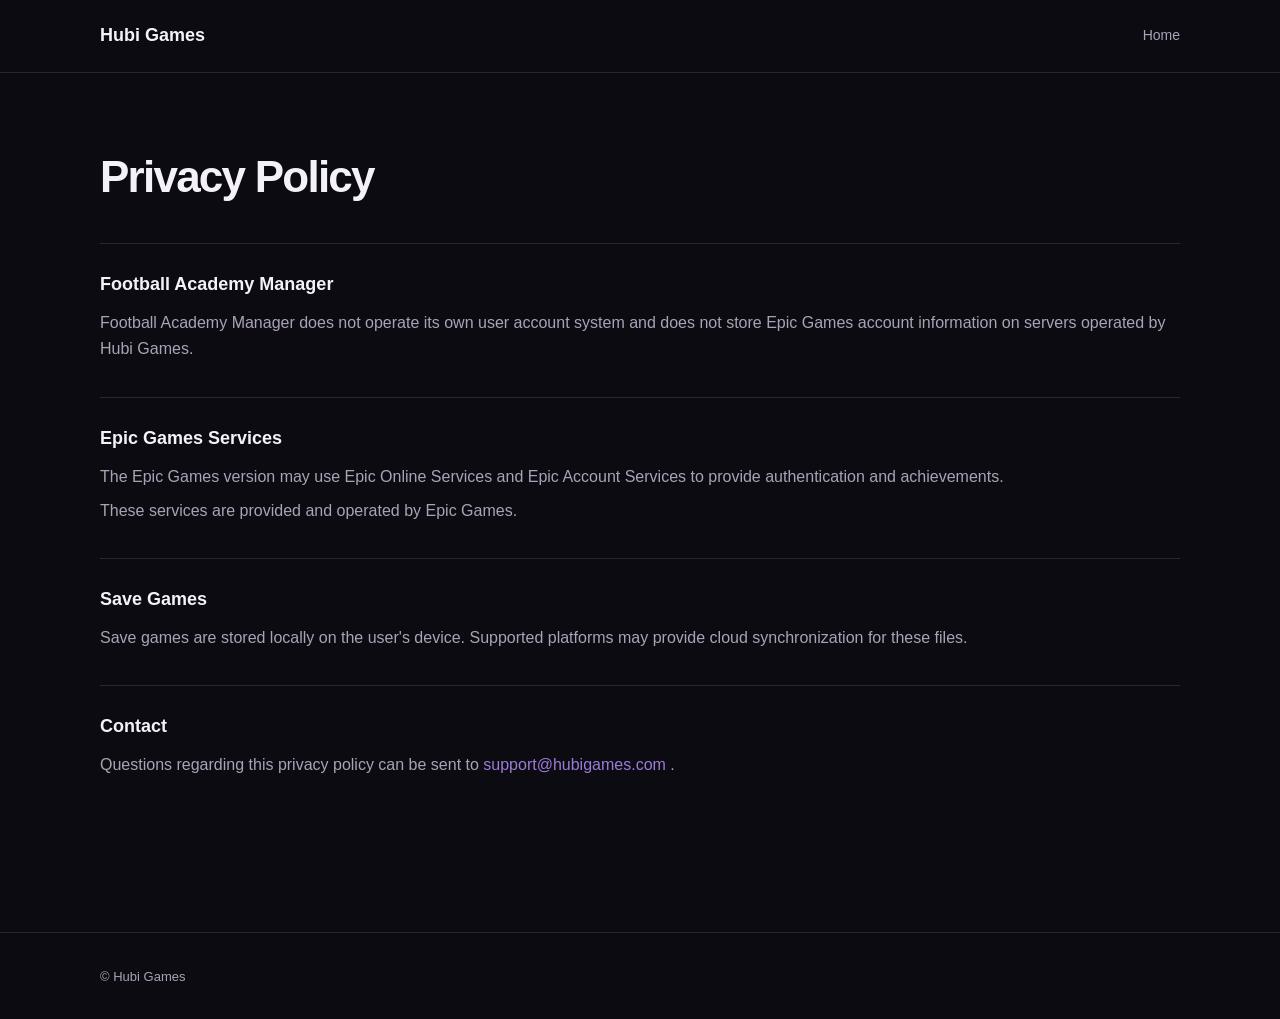
==== privacy.html @ 7fcf8f87 "static website" ====
<!doctype html>
<html lang="en">
  <head>
    <meta charset="UTF-8" />
    <meta name="viewport" content="width=device-width, initial-scale=1.0" />

    <title>Privacy Policy - Hubi Games</title>

    <link rel="stylesheet" href="styles.css" />
  </head>

  <body>
    <header class="site-header">
      <div class="container header-inner">
        <a class="logo" href="/">Hubi Games</a>

        <nav>
          <a href="/">Home</a>
        </nav>
      </div>
    </header>

    <main>
      <div class="container legal">
        <h1>Privacy Policy</h1>

        <section>
          <h2>Football Academy Manager</h2>

          <p>
            Football Academy Manager does not operate its own user account system and does not store Epic Games account
            information on servers operated by Hubi Games.
          </p>
        </section>

        <section>
          <h2>Epic Games Services</h2>

          <p>
            The Epic Games version may use Epic Online Services and Epic Account Services to provide authentication and
            achievements.
          </p>

          <p>These services are provided and operated by Epic Games.</p>
        </section>

        <section>
          <h2>Save Games</h2>

          <p>
            Save games are stored locally on the user's device. Supported platforms may provide cloud synchronization
            for these files.
          </p>
        </section>

        <section>
          <h2>Contact</h2>

          <p>
            Questions regarding this privacy policy can be sent to
            <a href="mailto:support@hubigames.com"> support@hubigames.com </a>.
          </p>
        </section>
      </div>
    </main>

    <footer>
      <div class="container footer-inner">
        <span>© Hubi Games</span>
      </div>
    </footer>
  </body>
</html>
---- styles.css ----
:root {
  --bg: #0d0b12;
  --panel: #16121f;
  --border: #2b2438;

  --text: #f4f1f8;
  --muted: #aaa2b6;

  --accent: #9b7bd6;
  --accent-light: #b99bea;
  --accent-dark: #120d19;

  --width: 1080px;
}

* {
  box-sizing: border-box;
}

html {
  scroll-behavior: smooth;
}

body {
  margin: 0;

  background: var(--bg);
  color: var(--text);

  font-family: -apple-system, BlinkMacSystemFont, "Segoe UI", Arial, sans-serif;

  font-size: 16px;
  line-height: 1.65;
}

a {
  color: inherit;
  text-decoration: none;
}

.container {
  width: min(calc(100% - 40px), var(--width));
  margin: 0 auto;
}

/* Header */

.site-header {
  border-bottom: 1px solid var(--border);
}

.header-inner {
  min-height: 72px;

  display: flex;
  align-items: center;
  justify-content: space-between;
}

.logo {
  font-size: 18px;
  font-weight: 700;
}

nav {
  display: flex;
  gap: 24px;
}

nav a {
  color: var(--muted);
  font-size: 14px;
}

nav a:hover {
  color: var(--text);
}

/* Intro */

.intro {
  padding: 96px 0 88px;
}

.label {
  margin: 0 0 10px;

  color: var(--accent);

  font-size: 13px;
  font-weight: 600;
  text-transform: uppercase;
  letter-spacing: 0.08em;
}

.intro h1 {
  margin: 0;

  font-size: clamp(44px, 7vw, 68px);
  line-height: 1.05;

  letter-spacing: -0.04em;
}

.intro-text {
  max-width: 650px;

  margin: 22px 0 0;

  color: var(--muted);
  font-size: 18px;
}

/* Games */

.games {
  padding: 40px 0 120px;
}

.games > .container > h2 {
  margin: 0 0 26px;

  font-size: 26px;
  letter-spacing: -0.02em;
}

.game {
  min-height: 390px;

  display: grid;
  grid-template-columns: 1.35fr 0.65fr;

  border: 1px solid var(--border);
  border-radius: 10px;

  overflow: hidden;

  background: var(--panel);
}

.game-content {
  padding: 46px;
}

.status {
  margin: 0 0 8px;

  color: var(--accent);

  font-size: 13px;
  font-weight: 600;
}

.game h3 {
  margin: 0 0 18px;

  font-size: 32px;
  line-height: 1.2;

  letter-spacing: -0.03em;
}

.game-content p {
  max-width: 650px;

  color: var(--muted);
}

.links {
  margin-top: 30px;

  display: flex;
  align-items: center;
  gap: 20px;
}

.status,
.label,
.game-title span {
  color: var(--accent-light);
}

.button {
  padding: 9px 16px;

  border: 1px solid #a98ade;
  border-radius: 6px;

  background: #8d6cc8;
  color: #ffffff;

  font-size: 14px;
  font-weight: 650;
}

.button:hover {
  background: #9d7bd6;
}

.text-link {
  color: #b1a6c2;
}

.text-link:hover {
  color: #d4c6ea;
}

/* Game title */

.game-title {
  min-height: 100%;

  display: flex;
  flex-direction: column;
  justify-content: center;

  padding: 40px;

  border-left: 1px solid var(--border);

  background: #13101b;
}

.game-title span {
  margin-bottom: 5px;

  color: var(--accent);

  font-size: 13px;
  font-weight: 600;

  text-transform: uppercase;
  letter-spacing: 0.15em;
}

.game-title strong {
  max-width: 220px;

  font-size: 34px;
  line-height: 1.05;

  letter-spacing: -0.04em;
}

/* Footer */

footer {
  border-top: 1px solid var(--border);
}

.footer-inner {
  min-height: 86px;

  display: flex;
  align-items: center;
  justify-content: space-between;

  color: var(--muted);

  font-size: 13px;
}

.footer-inner div {
  display: flex;
  gap: 20px;
}

.footer-inner a:hover {
  color: var(--text);
}

/* Privacy */

.legal {
  padding: 80px 0 120px;
}

.legal h1 {
  margin: 0 0 42px;

  font-size: 44px;
  line-height: 1.1;

  letter-spacing: -0.04em;
}

.legal section {
  padding: 26px 0;

  border-top: 1px solid var(--border);
}

.legal h2 {
  margin: 0 0 10px;

  font-size: 18px;
}

.legal p {
  margin: 8px 0;

  color: var(--muted);
}

.legal a {
  color: var(--accent);
}

/* Mobile */

@media (max-width: 720px) {
  .intro {
    padding: 70px 0;
  }

  .game {
    grid-template-columns: 1fr;
  }

  .game-content {
    padding: 30px;
  }

  .game-title {
    min-height: 220px;

    border-left: 0;
    border-top: 1px solid var(--border);
  }

  .footer-inner {
    padding: 22px 0;

    align-items: flex-start;
    flex-direction: column;
    gap: 10px;
  }
}
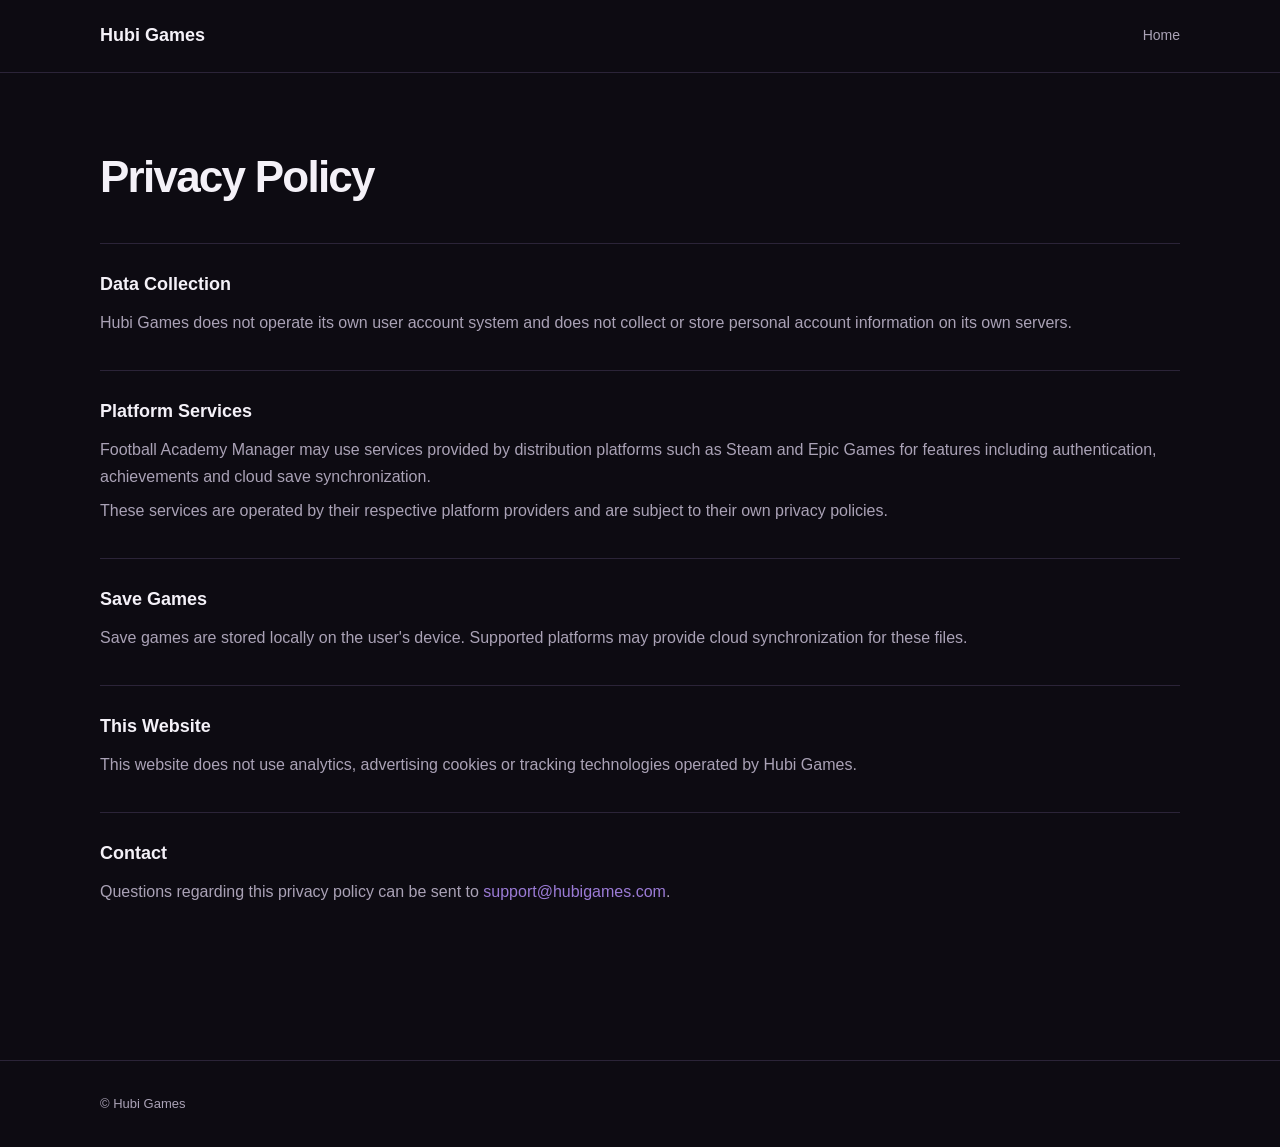
==== commit 4b713b18: "style and privacy updated" ====
--- a/privacy.html
+++ b/privacy.html
@@ -5,6 +5,9 @@
     <meta name="viewport" content="width=device-width, initial-scale=1.0" />
 
     <title>Privacy Policy - Hubi Games</title>
+
+    <link rel="icon" type="image/png" href="logo.png" />
+    <link rel="apple-touch-icon" href="logo.png" />
 
     <link rel="stylesheet" href="styles.css" />
   </head>
@@ -25,23 +28,26 @@
         <h1>Privacy Policy</h1>
 
         <section>
-          <h2>Football Academy Manager</h2>
+          <h2>Data Collection</h2>
 
           <p>
-            Football Academy Manager does not operate its own user account system and does not store Epic Games account
-            information on servers operated by Hubi Games.
+            Hubi Games does not operate its own user account system and does not collect or store personal account
+            information on its own servers.
           </p>
         </section>
 
         <section>
-          <h2>Epic Games Services</h2>
+          <h2>Platform Services</h2>
 
           <p>
-            The Epic Games version may use Epic Online Services and Epic Account Services to provide authentication and
-            achievements.
+            Football Academy Manager may use services provided by distribution platforms such as Steam and Epic Games
+            for features including authentication, achievements and cloud save synchronization.
           </p>
 
-          <p>These services are provided and operated by Epic Games.</p>
+          <p>
+            These services are operated by their respective platform providers and are subject to their own privacy
+            policies.
+          </p>
         </section>
 
         <section>
@@ -54,11 +60,19 @@
         </section>
 
         <section>
+          <h2>This Website</h2>
+
+          <p>
+            This website does not use analytics, advertising cookies or tracking technologies operated by Hubi Games.
+          </p>
+        </section>
+
+        <section>
           <h2>Contact</h2>
 
           <p>
             Questions regarding this privacy policy can be sent to
-            <a href="mailto:support@hubigames.com"> support@hubigames.com </a>.
+            <a href="mailto:support@hubigames.com">support@hubigames.com</a>.
           </p>
         </section>
       </div>
--- a/styles.css
+++ b/styles.css
@@ -175,8 +175,7 @@
 }
 
 .status,
-.label,
-.game-title span {
+.label span {
   color: var(--accent-light);
 }
 
@@ -203,43 +202,6 @@
 
 .text-link:hover {
   color: #d4c6ea;
-}
-
-/* Game title */
-
-.game-title {
-  min-height: 100%;
-
-  display: flex;
-  flex-direction: column;
-  justify-content: center;
-
-  padding: 40px;
-
-  border-left: 1px solid var(--border);
-
-  background: #13101b;
-}
-
-.game-title span {
-  margin-bottom: 5px;
-
-  color: var(--accent);
-
-  font-size: 13px;
-  font-weight: 600;
-
-  text-transform: uppercase;
-  letter-spacing: 0.15em;
-}
-
-.game-title strong {
-  max-width: 220px;
-
-  font-size: 34px;
-  line-height: 1.05;
-
-  letter-spacing: -0.04em;
 }
 
 /* Footer */
@@ -321,13 +283,6 @@
     padding: 30px;
   }
 
-  .game-title {
-    min-height: 220px;
-
-    border-left: 0;
-    border-top: 1px solid var(--border);
-  }
-
   .footer-inner {
     padding: 22px 0;
 
@@ -336,3 +291,26 @@
     gap: 10px;
   }
 }
+
+.game-capsule {
+  min-height: 100%;
+
+  display: flex;
+  align-items: center;
+  justify-content: center;
+
+  border-left: 1px solid var(--border);
+
+  background: #13101b;
+}
+
+.game-capsule img {
+  width: 100%;
+  height: auto;
+
+  display: block;
+
+  border-radius: 8px;
+
+  box-shadow: 0 12px 30px rgba(0, 0, 0, 0.3);
+}
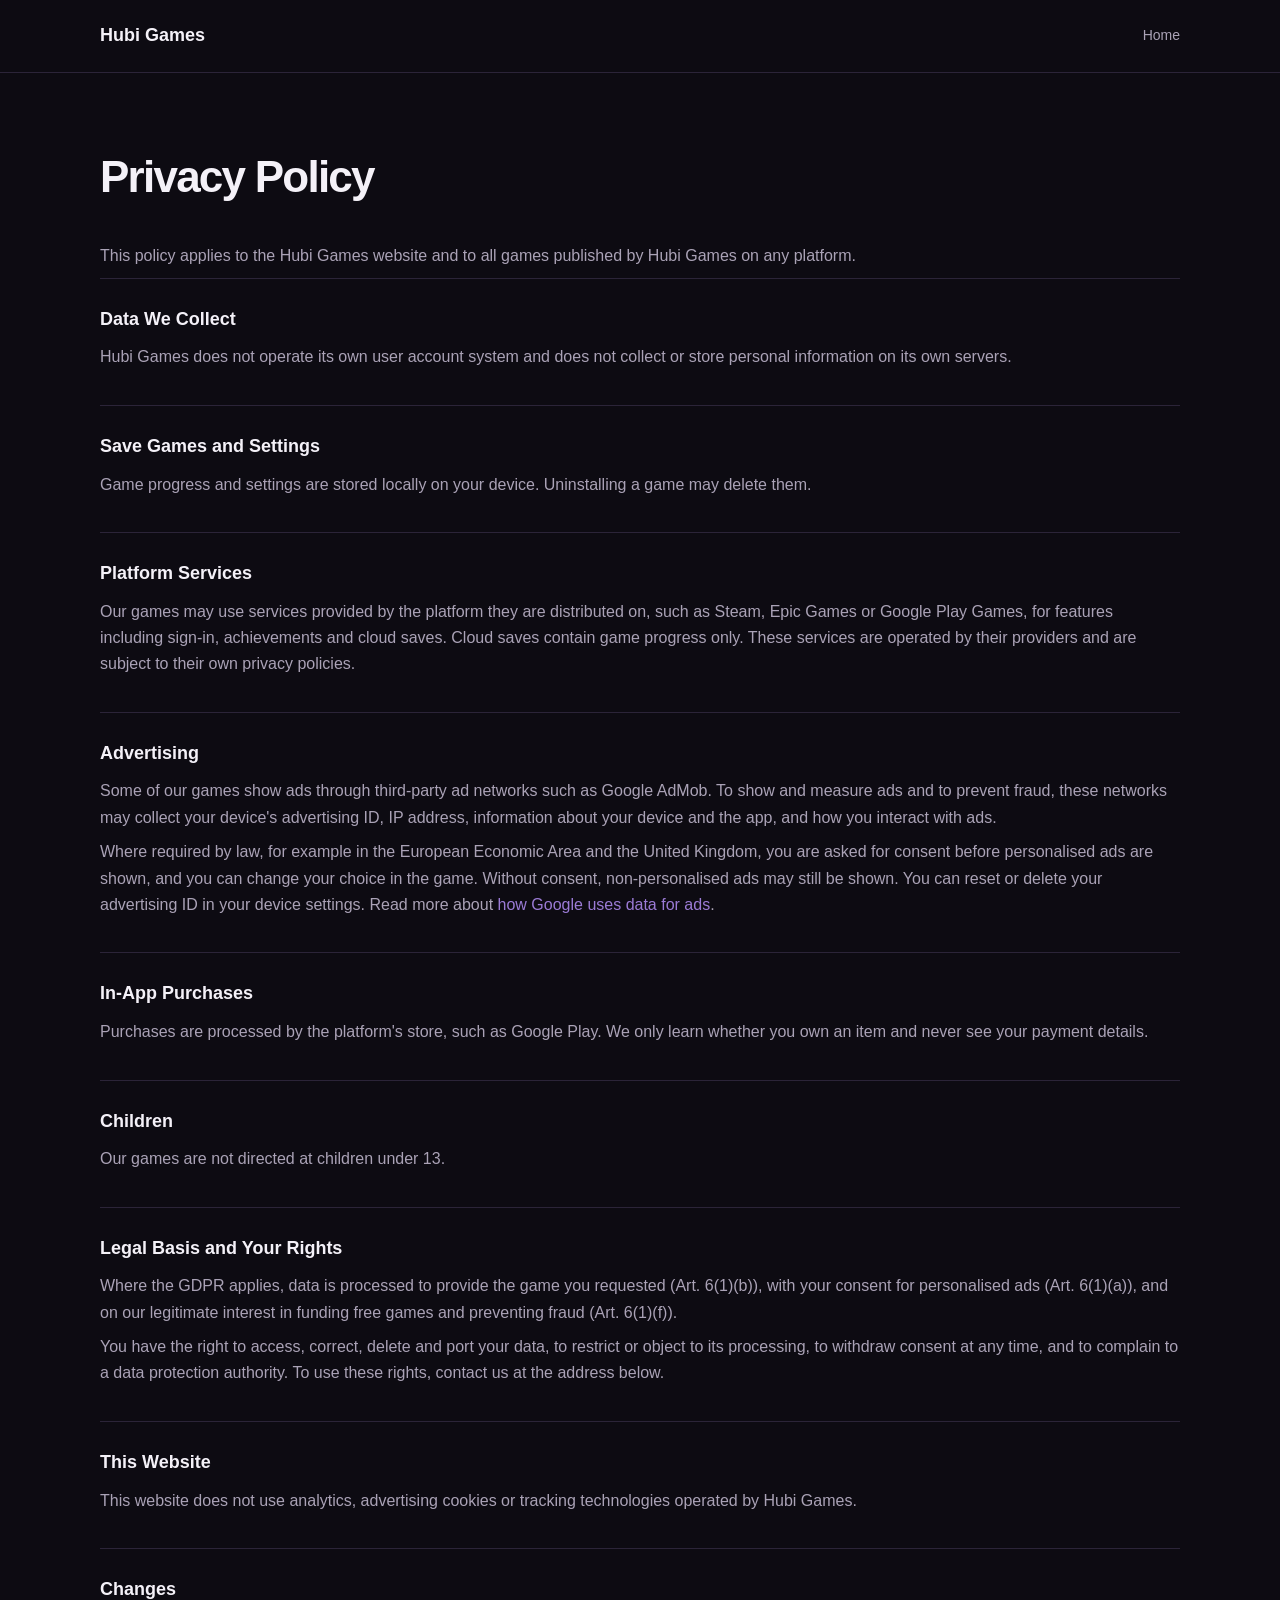
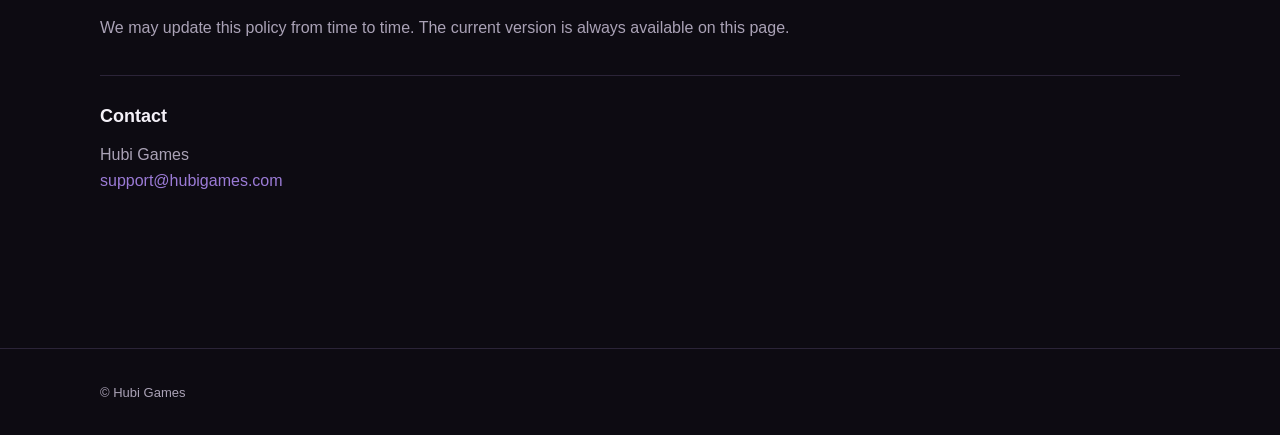
==== commit e18aff91: "rework" ====
--- a/privacy.html
+++ b/privacy.html
@@ -27,12 +27,24 @@
       <div class="container legal">
         <h1>Privacy Policy</h1>
 
+        <p>
+          This policy applies to the Hubi Games website and to all games published by Hubi Games on any platform.
+        </p>
+
         <section>
-          <h2>Data Collection</h2>
+          <h2>Data We Collect</h2>
 
           <p>
-            Hubi Games does not operate its own user account system and does not collect or store personal account
-            information on its own servers.
+            Hubi Games does not operate its own user account system and does not collect or store personal information
+            on its own servers.
+          </p>
+        </section>
+
+        <section>
+          <h2>Save Games and Settings</h2>
+
+          <p>
+            Game progress and settings are stored locally on your device. Uninstalling a game may delete them.
           </p>
         </section>
 
@@ -40,22 +52,59 @@
           <h2>Platform Services</h2>
 
           <p>
-            Football Academy Manager may use services provided by distribution platforms such as Steam and Epic Games
-            for features including authentication, achievements and cloud save synchronization.
-          </p>
-
-          <p>
-            These services are operated by their respective platform providers and are subject to their own privacy
+            Our games may use services provided by the platform they are distributed on, such as Steam, Epic Games or
+            Google Play Games, for features including sign-in, achievements and cloud saves. Cloud saves contain game
+            progress only. These services are operated by their providers and are subject to their own privacy
             policies.
           </p>
         </section>
 
         <section>
-          <h2>Save Games</h2>
+          <h2>Advertising</h2>
 
           <p>
-            Save games are stored locally on the user's device. Supported platforms may provide cloud synchronization
-            for these files.
+            Some of our games show ads through third-party ad networks such as Google AdMob. To show and measure ads and
+            to prevent fraud, these networks may collect your device's advertising ID, IP address, information about
+            your device and the app, and how you interact with ads.
+          </p>
+
+          <p>
+            Where required by law, for example in the European Economic Area and the United Kingdom, you are asked for
+            consent before personalised ads are shown, and you can change your choice in the game. Without consent,
+            non-personalised ads may still be shown. You can reset or delete your advertising ID in your device
+            settings. Read more about <a href="https://policies.google.com/technologies/ads">how Google uses data for
+            ads</a>.
+          </p>
+        </section>
+
+        <section>
+          <h2>In-App Purchases</h2>
+
+          <p>
+            Purchases are processed by the platform's store, such as Google Play. We only learn whether you own an item
+            and never see your payment details.
+          </p>
+        </section>
+
+        <section>
+          <h2>Children</h2>
+
+          <p>Our games are not directed at children under 13.</p>
+        </section>
+
+        <section>
+          <h2>Legal Basis and Your Rights</h2>
+
+          <p>
+            Where the GDPR applies, data is processed to provide the game you requested (Art. 6(1)(b)), with your
+            consent for personalised ads (Art. 6(1)(a)), and on our legitimate interest in funding free games and
+            preventing fraud (Art. 6(1)(f)).
+          </p>
+
+          <p>
+            You have the right to access, correct, delete and port your data, to restrict or object to its processing,
+            to withdraw consent at any time, and to complain to a data protection authority. To use these rights,
+            contact us at the address below.
           </p>
         </section>
 
@@ -68,11 +117,17 @@
         </section>
 
         <section>
+          <h2>Changes</h2>
+
+          <p>We may update this policy from time to time. The current version is always available on this page.</p>
+        </section>
+
+        <section>
           <h2>Contact</h2>
 
           <p>
-            Questions regarding this privacy policy can be sent to
-            <a href="mailto:support@hubigames.com">support@hubigames.com</a>.
+            Hubi Games<br />
+            <a href="mailto:support@hubigames.com">support@hubigames.com</a>
           </p>
         </section>
       </div>
--- a/styles.css
+++ b/styles.css
@@ -204,6 +204,10 @@
   color: #d4c6ea;
 }
 
+.game + .game {
+  margin-top: 28px;
+}
+
 /* Footer */
 
 footer {
@@ -266,6 +270,22 @@
 
 .legal a {
   color: var(--accent);
+}
+
+.legal h3 {
+  margin: 18px 0 4px;
+
+  font-size: 15px;
+}
+
+.legal > p {
+  color: var(--muted);
+}
+
+.legal .updated {
+  margin: -30px 0 24px;
+
+  font-size: 13px;
 }
 
 /* Mobile */
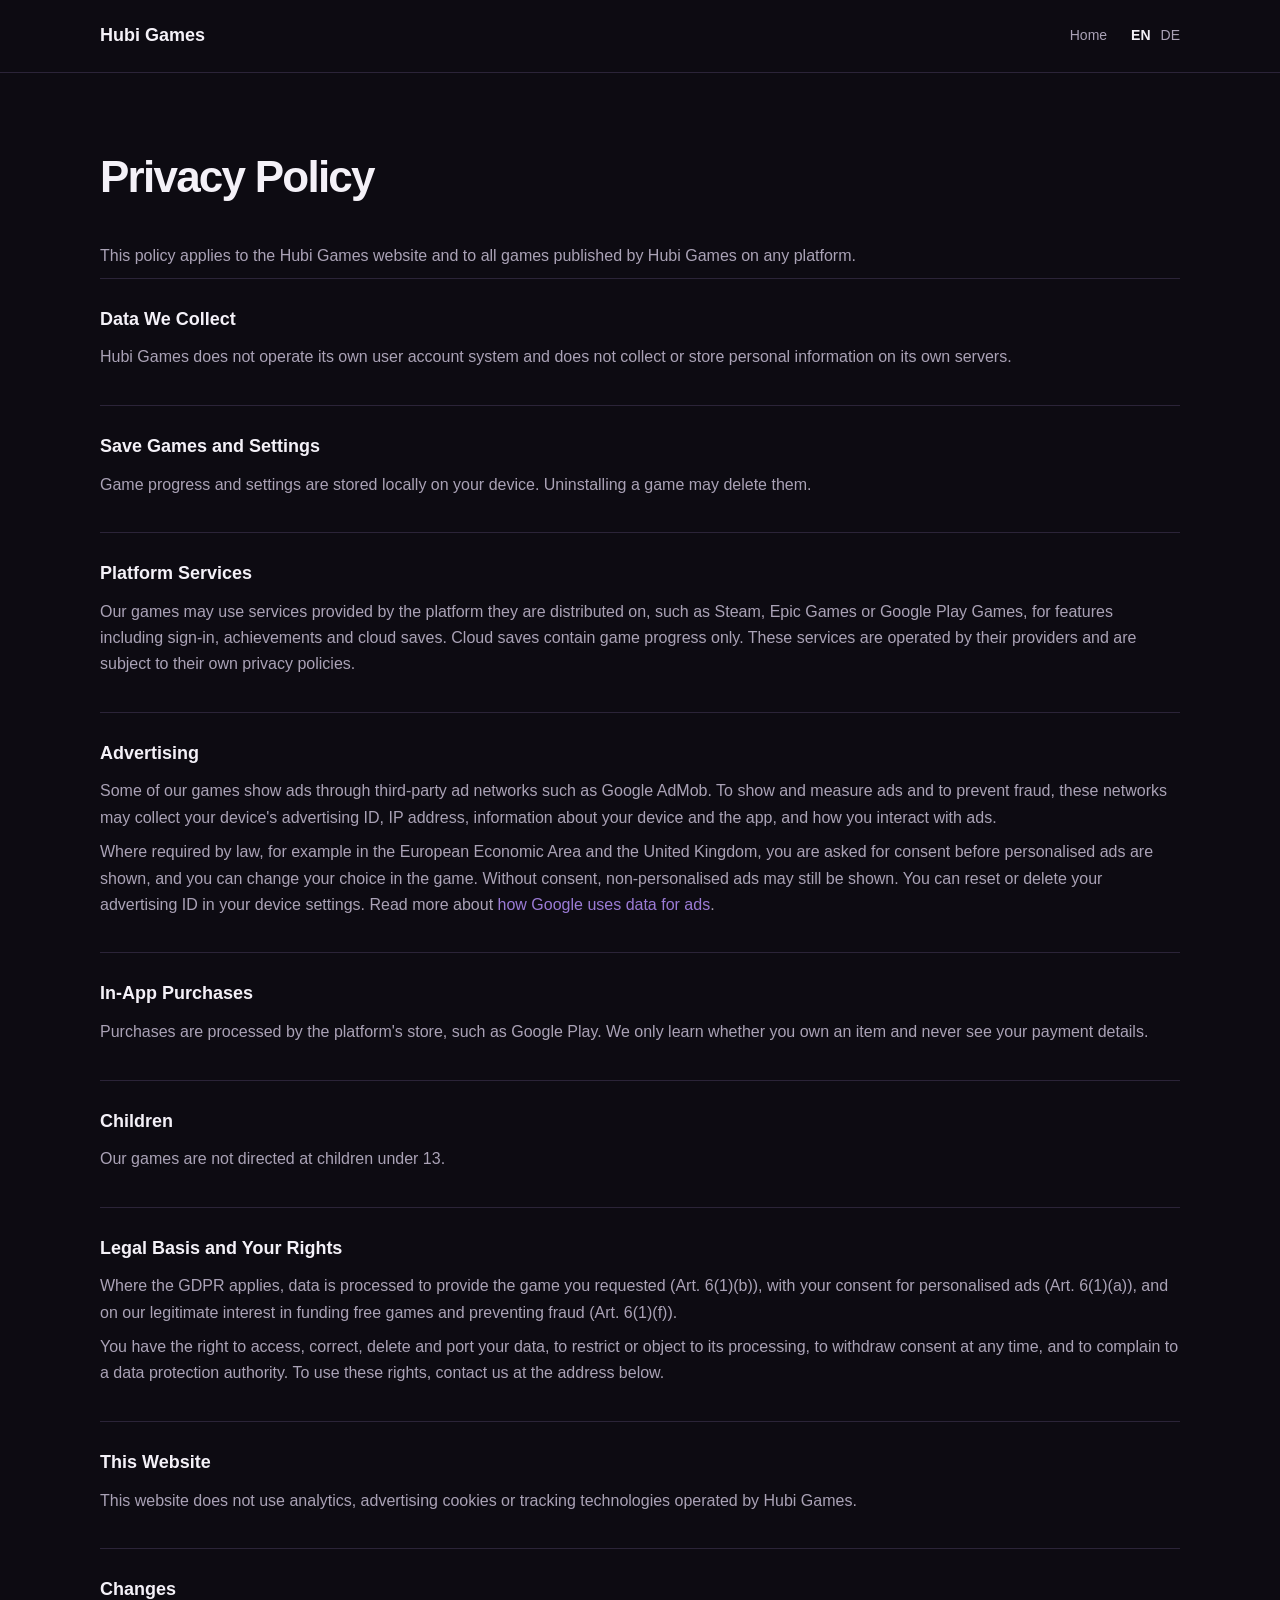
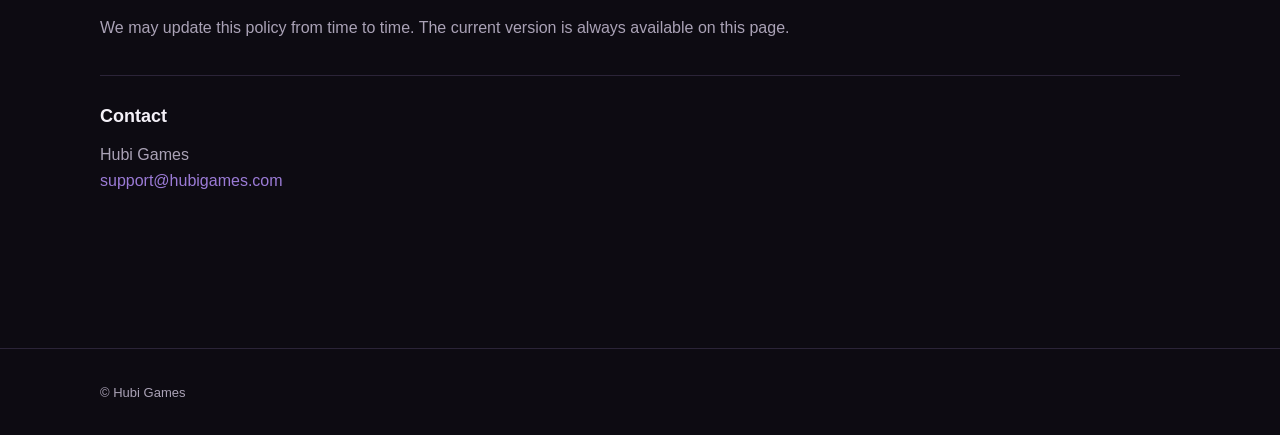
==== commit 998a9ecf: "privacy language" ====
--- a/privacy.html
+++ b/privacy.html
@@ -18,118 +18,242 @@
         <a class="logo" href="/">Hubi Games</a>
 
         <nav>
-          <a href="/">Home</a>
+          <a href="/" data-lang="en">Home</a>
+          <a href="/" data-lang="de" hidden>Startseite</a>
+          <span class="lang-switch">
+            <a href="?lang=en" data-set-lang="en">EN</a>
+            <a href="?lang=de" data-set-lang="de">DE</a>
+          </span>
         </nav>
       </div>
     </header>
 
     <main>
       <div class="container legal">
-        <h1>Privacy Policy</h1>
-
-        <p>
-          This policy applies to the Hubi Games website and to all games published by Hubi Games on any platform.
-        </p>
-
-        <section>
-          <h2>Data We Collect</h2>
+        <div class="lang-content" lang="en" data-lang="en">
+          <h1>Privacy Policy</h1>
 
           <p>
-            Hubi Games does not operate its own user account system and does not collect or store personal information
-            on its own servers.
+            This policy applies to the Hubi Games website and to all games published by Hubi Games on any platform.
           </p>
-        </section>
-
-        <section>
-          <h2>Save Games and Settings</h2>
+
+          <section>
+            <h2>Data We Collect</h2>
+
+            <p>
+              Hubi Games does not operate its own user account system and does not collect or store personal information
+              on its own servers.
+            </p>
+          </section>
+
+          <section>
+            <h2>Save Games and Settings</h2>
+
+            <p>
+              Game progress and settings are stored locally on your device. Uninstalling a game may delete them.
+            </p>
+          </section>
+
+          <section>
+            <h2>Platform Services</h2>
+
+            <p>
+              Our games may use services provided by the platform they are distributed on, such as Steam, Epic Games or
+              Google Play Games, for features including sign-in, achievements and cloud saves. Cloud saves contain game
+              progress only. These services are operated by their providers and are subject to their own privacy
+              policies.
+            </p>
+          </section>
+
+          <section>
+            <h2>Advertising</h2>
+
+            <p>
+              Some of our games show ads through third-party ad networks such as Google AdMob. To show and measure ads and
+              to prevent fraud, these networks may collect your device's advertising ID, IP address, information about
+              your device and the app, and how you interact with ads.
+            </p>
+
+            <p>
+              Where required by law, for example in the European Economic Area and the United Kingdom, you are asked for
+              consent before personalised ads are shown, and you can change your choice in the game. Without consent,
+              non-personalised ads may still be shown. You can reset or delete your advertising ID in your device
+              settings. Read more about <a href="https://policies.google.com/technologies/ads">how Google uses data for
+              ads</a>.
+            </p>
+          </section>
+
+          <section>
+            <h2>In-App Purchases</h2>
+
+            <p>
+              Purchases are processed by the platform's store, such as Google Play. We only learn whether you own an item
+              and never see your payment details.
+            </p>
+          </section>
+
+          <section>
+            <h2>Children</h2>
+
+            <p>Our games are not directed at children under 13.</p>
+          </section>
+
+          <section>
+            <h2>Legal Basis and Your Rights</h2>
+
+            <p>
+              Where the GDPR applies, data is processed to provide the game you requested (Art. 6(1)(b)), with your
+              consent for personalised ads (Art. 6(1)(a)), and on our legitimate interest in funding free games and
+              preventing fraud (Art. 6(1)(f)).
+            </p>
+
+            <p>
+              You have the right to access, correct, delete and port your data, to restrict or object to its processing,
+              to withdraw consent at any time, and to complain to a data protection authority. To use these rights,
+              contact us at the address below.
+            </p>
+          </section>
+
+          <section>
+            <h2>This Website</h2>
+
+            <p>
+              This website does not use analytics, advertising cookies or tracking technologies operated by Hubi Games.
+            </p>
+          </section>
+
+          <section>
+            <h2>Changes</h2>
+
+            <p>We may update this policy from time to time. The current version is always available on this page.</p>
+          </section>
+
+          <section>
+            <h2>Contact</h2>
+
+            <p>
+              Hubi Games<br />
+              <a href="mailto:support@hubigames.com">support@hubigames.com</a>
+            </p>
+          </section>
+        </div>
+
+        <div class="lang-content" lang="de" data-lang="de" hidden>
+          <h1>Datenschutzerklärung</h1>
 
           <p>
-            Game progress and settings are stored locally on your device. Uninstalling a game may delete them.
+            Diese Datenschutzerklärung gilt für die Website von Hubi Games und für alle Spiele, die Hubi Games auf
+            beliebigen Plattformen veröffentlicht.
           </p>
-        </section>
-
-        <section>
-          <h2>Platform Services</h2>
-
-          <p>
-            Our games may use services provided by the platform they are distributed on, such as Steam, Epic Games or
-            Google Play Games, for features including sign-in, achievements and cloud saves. Cloud saves contain game
-            progress only. These services are operated by their providers and are subject to their own privacy
-            policies.
-          </p>
-        </section>
-
-        <section>
-          <h2>Advertising</h2>
-
-          <p>
-            Some of our games show ads through third-party ad networks such as Google AdMob. To show and measure ads and
-            to prevent fraud, these networks may collect your device's advertising ID, IP address, information about
-            your device and the app, and how you interact with ads.
-          </p>
-
-          <p>
-            Where required by law, for example in the European Economic Area and the United Kingdom, you are asked for
-            consent before personalised ads are shown, and you can change your choice in the game. Without consent,
-            non-personalised ads may still be shown. You can reset or delete your advertising ID in your device
-            settings. Read more about <a href="https://policies.google.com/technologies/ads">how Google uses data for
-            ads</a>.
-          </p>
-        </section>
-
-        <section>
-          <h2>In-App Purchases</h2>
-
-          <p>
-            Purchases are processed by the platform's store, such as Google Play. We only learn whether you own an item
-            and never see your payment details.
-          </p>
-        </section>
-
-        <section>
-          <h2>Children</h2>
-
-          <p>Our games are not directed at children under 13.</p>
-        </section>
-
-        <section>
-          <h2>Legal Basis and Your Rights</h2>
-
-          <p>
-            Where the GDPR applies, data is processed to provide the game you requested (Art. 6(1)(b)), with your
-            consent for personalised ads (Art. 6(1)(a)), and on our legitimate interest in funding free games and
-            preventing fraud (Art. 6(1)(f)).
-          </p>
-
-          <p>
-            You have the right to access, correct, delete and port your data, to restrict or object to its processing,
-            to withdraw consent at any time, and to complain to a data protection authority. To use these rights,
-            contact us at the address below.
-          </p>
-        </section>
-
-        <section>
-          <h2>This Website</h2>
-
-          <p>
-            This website does not use analytics, advertising cookies or tracking technologies operated by Hubi Games.
-          </p>
-        </section>
-
-        <section>
-          <h2>Changes</h2>
-
-          <p>We may update this policy from time to time. The current version is always available on this page.</p>
-        </section>
-
-        <section>
-          <h2>Contact</h2>
-
-          <p>
-            Hubi Games<br />
-            <a href="mailto:support@hubigames.com">support@hubigames.com</a>
-          </p>
-        </section>
+
+          <section>
+            <h2>Welche Daten wir erheben</h2>
+
+            <p>
+              Hubi Games betreibt kein eigenes Benutzerkontensystem und erhebt oder speichert keine personenbezogenen
+              Daten auf eigenen Servern.
+            </p>
+          </section>
+
+          <section>
+            <h2>Spielstände und Einstellungen</h2>
+
+            <p>
+              Spielfortschritt und Einstellungen werden lokal auf deinem Gerät gespeichert. Wenn du ein Spiel
+              deinstallierst, können sie gelöscht werden.
+            </p>
+          </section>
+
+          <section>
+            <h2>Plattformdienste</h2>
+
+            <p>
+              Unsere Spiele können Dienste der Plattform nutzen, über die sie vertrieben werden, zum Beispiel Steam, Epic
+              Games oder Google Play Spiele, etwa für Anmeldung, Erfolge und Cloud-Speicherstände. Cloud-Speicherstände
+              enthalten nur den Spielfortschritt. Diese Dienste werden von ihren Anbietern betrieben und unterliegen
+              deren eigenen Datenschutzerklärungen.
+            </p>
+          </section>
+
+          <section>
+            <h2>Werbung</h2>
+
+            <p>
+              Einige unserer Spiele zeigen Werbung über externe Werbenetzwerke wie Google AdMob. Um Anzeigen
+              auszuspielen und zu messen und Betrug zu verhindern, können diese Netzwerke die Werbe-ID deines Geräts,
+              deine IP-Adresse, Informationen über dein Gerät und die App sowie deine Interaktionen mit Anzeigen
+              erheben.
+            </p>
+
+            <p>
+              Wo es gesetzlich vorgeschrieben ist, zum Beispiel im Europäischen Wirtschaftsraum und im Vereinigten
+              Königreich, wirst du um deine Einwilligung gebeten, bevor personalisierte Werbung angezeigt wird. Du kannst
+              deine Auswahl jederzeit im Spiel ändern. Ohne Einwilligung kann weiterhin nicht personalisierte Werbung
+              angezeigt werden. Du kannst deine Werbe-ID in den Einstellungen deines Geräts zurücksetzen oder löschen.
+              Mehr dazu, <a href="https://policies.google.com/technologies/ads?hl=de">wie Google Daten für Werbung
+              nutzt</a>.
+            </p>
+          </section>
+
+          <section>
+            <h2>In-App-Käufe</h2>
+
+            <p>
+              Käufe werden über den Store der jeweiligen Plattform abgewickelt, zum Beispiel Google Play. Wir erfahren
+              nur, ob du einen Artikel besitzt, und sehen niemals deine Zahlungsdaten.
+            </p>
+          </section>
+
+          <section>
+            <h2>Kinder</h2>
+
+            <p>Unsere Spiele richten sich nicht an Kinder unter 13 Jahren.</p>
+          </section>
+
+          <section>
+            <h2>Rechtsgrundlage und deine Rechte</h2>
+
+            <p>
+              Soweit die DSGVO gilt, verarbeiten wir Daten, um das von dir gewünschte Spiel bereitzustellen (Art. 6 Abs.
+              1 lit. b), mit deiner Einwilligung für personalisierte Werbung (Art. 6 Abs. 1 lit. a) und auf Grundlage
+              unseres berechtigten Interesses, kostenlose Spiele zu finanzieren und Betrug zu verhindern (Art. 6 Abs. 1
+              lit. f).
+            </p>
+
+            <p>
+              Du hast das Recht auf Auskunft, Berichtigung, Löschung und Datenübertragbarkeit, auf Einschränkung der
+              Verarbeitung und Widerspruch, auf jederzeitigen Widerruf deiner Einwilligung sowie auf Beschwerde bei einer
+              Datenschutzaufsichtsbehörde. Um diese Rechte auszuüben, kontaktiere uns unter der unten angegebenen
+              Adresse.
+            </p>
+          </section>
+
+          <section>
+            <h2>Diese Website</h2>
+
+            <p>
+              Diese Website verwendet keine Analysewerkzeuge, Werbe-Cookies oder Tracking-Technologien von Hubi Games.
+            </p>
+          </section>
+
+          <section>
+            <h2>Änderungen</h2>
+
+            <p>
+              Wir können diese Datenschutzerklärung von Zeit zu Zeit aktualisieren. Die aktuelle Fassung ist immer auf
+              dieser Seite verfügbar.
+            </p>
+          </section>
+
+          <section>
+            <h2>Kontakt</h2>
+
+            <p>
+              Hubi Games<br />
+              <a href="mailto:support@hubigames.com">support@hubigames.com</a>
+            </p>
+          </section>
+        </div>
       </div>
     </main>
 
@@ -138,5 +262,26 @@
         <span>© Hubi Games</span>
       </div>
     </footer>
+    <script>
+      (function () {
+        var supported = ["en", "de"];
+        var params = new URLSearchParams(window.location.search);
+        var lang = params.get("lang");
+        if (supported.indexOf(lang) < 0) {
+          var browser = (navigator.languages || [navigator.language || "en"]).map(function (l) {
+            return l.slice(0, 2).toLowerCase();
+          });
+          lang = browser.find(function (l) { return supported.indexOf(l) >= 0; }) || "en";
+        }
+        document.documentElement.lang = lang;
+        document.querySelectorAll("[data-lang]").forEach(function (el) {
+          el.hidden = el.getAttribute("data-lang") !== lang;
+        });
+        document.querySelectorAll("[data-set-lang]").forEach(function (el) {
+          el.classList.toggle("active", el.getAttribute("data-set-lang") === lang);
+        });
+        document.title = lang === "de" ? "Datenschutzerklärung - Hubi Games" : "Privacy Policy - Hubi Games";
+      })();
+    </script>
   </body>
 </html>
--- a/styles.css
+++ b/styles.css
@@ -278,7 +278,8 @@
   font-size: 15px;
 }
 
-.legal > p {
+.legal > p,
+.lang-content > p {
   color: var(--muted);
 }
 
@@ -286,6 +287,20 @@
   margin: -30px 0 24px;
 
   font-size: 13px;
+}
+
+.lang-switch {
+  display: flex;
+  gap: 10px;
+}
+
+.lang-switch a.active {
+  color: var(--text);
+  font-weight: 600;
+}
+
+[hidden] {
+  display: none !important;
 }
 
 /* Mobile */
